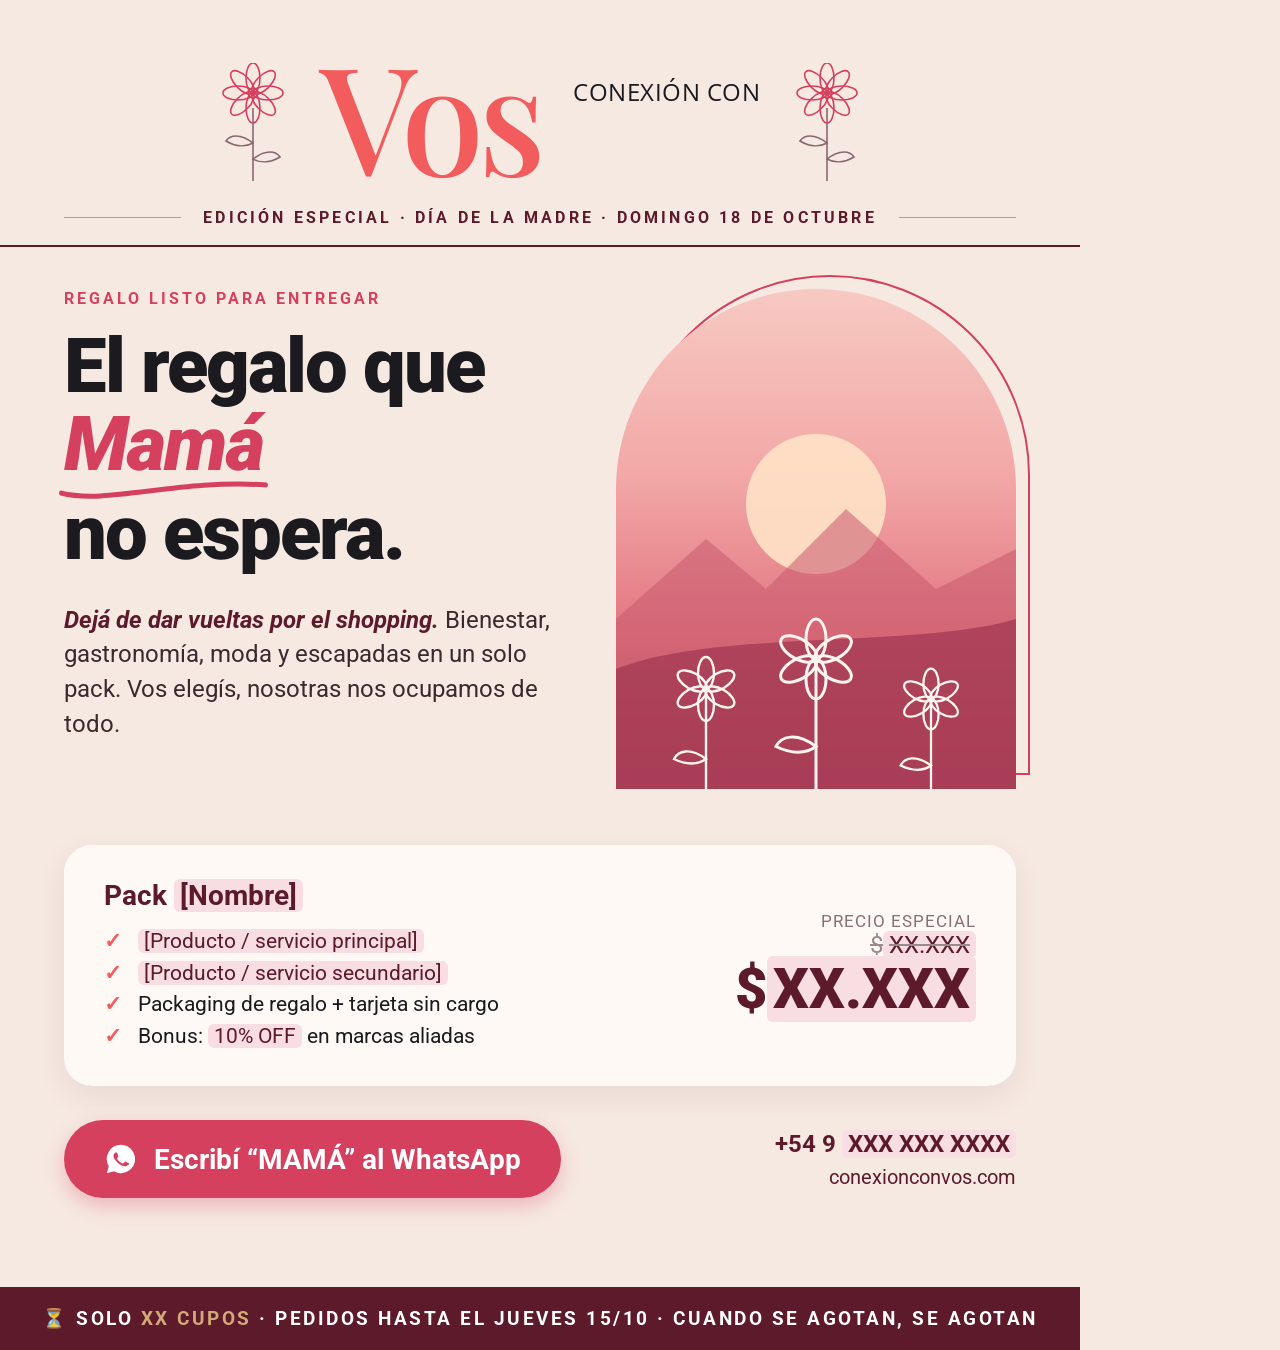
==== flyers/flyer-comercial.html @ d0e0d6eb "Agregar flyers Día de la Madre (emocional y comercial) de Conexión con Vos Co-Authored-By: Claude Op" ====
<!doctype html><html lang="es"><head><meta charset="utf-8"><title>Flyer Comercial</title><link rel="stylesheet" href="flyer.css"></head><body><div class="flyer">
<div class="brand"><svg class="flower" viewBox="0 0 62 120" fill="none" stroke-width="1.6"><g stroke="#D6405F">
<circle cx="31" cy="30" r="5"/><ellipse cx="31" cy="15" rx="7" ry="15" transform="rotate(0 31 30)"/><ellipse cx="31" cy="15" rx="7" ry="15" transform="rotate(45 31 30)"/><ellipse cx="31" cy="15" rx="7" ry="15" transform="rotate(90 31 30)"/><ellipse cx="31" cy="15" rx="7" ry="15" transform="rotate(135 31 30)"/><ellipse cx="31" cy="15" rx="7" ry="15" transform="rotate(180 31 30)"/><ellipse cx="31" cy="15" rx="7" ry="15" transform="rotate(225 31 30)"/><ellipse cx="31" cy="15" rx="7" ry="15" transform="rotate(270 31 30)"/><ellipse cx="31" cy="15" rx="7" ry="15" transform="rotate(315 31 30)"/></g>
<g stroke="#8A6670"><path d="M31 45 V118"/><path d="M31 80 C18 70 8 72 4 78 C14 84 24 84 31 80Z"/><path d="M31 96 C44 86 54 88 58 94 C48 100 38 100 31 96Z"/></g></svg><div class="logo"><span class="v">Vos</span><span class="cc">CONEXIÓN CON</span></div><svg class="flower" viewBox="0 0 62 120" fill="none" stroke-width="1.6"><g stroke="#D6405F">
<circle cx="31" cy="30" r="5"/><ellipse cx="31" cy="15" rx="7" ry="15" transform="rotate(0 31 30)"/><ellipse cx="31" cy="15" rx="7" ry="15" transform="rotate(45 31 30)"/><ellipse cx="31" cy="15" rx="7" ry="15" transform="rotate(90 31 30)"/><ellipse cx="31" cy="15" rx="7" ry="15" transform="rotate(135 31 30)"/><ellipse cx="31" cy="15" rx="7" ry="15" transform="rotate(180 31 30)"/><ellipse cx="31" cy="15" rx="7" ry="15" transform="rotate(225 31 30)"/><ellipse cx="31" cy="15" rx="7" ry="15" transform="rotate(270 31 30)"/><ellipse cx="31" cy="15" rx="7" ry="15" transform="rotate(315 31 30)"/></g>
<g stroke="#8A6670"><path d="M31 45 V118"/><path d="M31 80 C18 70 8 72 4 78 C14 84 24 84 31 80Z"/><path d="M31 96 C44 86 54 88 58 94 C48 100 38 100 31 96Z"/></g></svg></div>
<div class="rule"><span>EDICIÓN ESPECIAL · DÍA DE LA MADRE · DOMINGO 18 DE OCTUBRE</span></div>
<div class="bar"></div>
<div class="hero"><div><div class="kicker">Regalo listo para entregar</div><h1>El regalo que <em>Mamá<svg viewBox="0 0 300 28" preserveAspectRatio="none"><path d="M4 18 C70 30 170 4 296 10" stroke="#D6405F" stroke-width="5" fill="none" stroke-linecap="round"/></svg></em><br>no espera.</h1><p class="lead"><b>Dejá de dar vueltas por el shopping.</b> Bienestar, gastronomía, moda y escapadas en un solo pack. Vos elegís, nosotras nos ocupamos de todo.</p></div>
<div class="arch"><div class="frame"></div><div class="img"><svg viewBox="0 0 400 500" preserveAspectRatio="xMidYMid slice">
<circle cx="200" cy="215" r="70" fill="#FFE3C7" opacity=".9"/>
<path d="M0 330 L90 250 L150 300 L230 220 L320 300 L400 260 V500 H0Z" fill="#C85A6E" opacity=".55"/>
<path d="M0 380 C100 340 300 360 400 330 V500 H0Z" fill="#9E3550" opacity=".7"/>
<g fill="none" stroke="#FFF4EE" stroke-width="2.4"><g transform="translate(90 400) scale(1)"><path d="M0 0 V120"/><ellipse cx="0" cy="-16" rx="8" ry="16" transform="rotate(0)"/><ellipse cx="0" cy="-16" rx="8" ry="16" transform="rotate(60)"/><ellipse cx="0" cy="-16" rx="8" ry="16" transform="rotate(120)"/><ellipse cx="0" cy="-16" rx="8" ry="16" transform="rotate(180)"/><ellipse cx="0" cy="-16" rx="8" ry="16" transform="rotate(240)"/><ellipse cx="0" cy="-16" rx="8" ry="16" transform="rotate(300)"/><path d="M0 70 C-16 58 -28 62 -32 70 C-20 76 -8 76 0 70Z"/></g><g transform="translate(200 370) scale(1.25)"><path d="M0 0 V120"/><ellipse cx="0" cy="-16" rx="8" ry="16" transform="rotate(0)"/><ellipse cx="0" cy="-16" rx="8" ry="16" transform="rotate(60)"/><ellipse cx="0" cy="-16" rx="8" ry="16" transform="rotate(120)"/><ellipse cx="0" cy="-16" rx="8" ry="16" transform="rotate(180)"/><ellipse cx="0" cy="-16" rx="8" ry="16" transform="rotate(240)"/><ellipse cx="0" cy="-16" rx="8" ry="16" transform="rotate(300)"/><path d="M0 70 C-16 58 -28 62 -32 70 C-20 76 -8 76 0 70Z"/></g><g transform="translate(315 410) scale(0.95)"><path d="M0 0 V120"/><ellipse cx="0" cy="-16" rx="8" ry="16" transform="rotate(0)"/><ellipse cx="0" cy="-16" rx="8" ry="16" transform="rotate(60)"/><ellipse cx="0" cy="-16" rx="8" ry="16" transform="rotate(120)"/><ellipse cx="0" cy="-16" rx="8" ry="16" transform="rotate(180)"/><ellipse cx="0" cy="-16" rx="8" ry="16" transform="rotate(240)"/><ellipse cx="0" cy="-16" rx="8" ry="16" transform="rotate(300)"/><path d="M0 70 C-16 58 -28 62 -32 70 C-20 76 -8 76 0 70Z"/></g></g></svg></div></div></div>
<div class="offer"><div><h3>Pack <span class="ph">[Nombre]</span></h3><ul><li><span class="ph">[Producto / servicio principal]</span></li><li><span class="ph">[Producto / servicio secundario]</span></li><li>Packaging de regalo + tarjeta sin cargo</li><li>Bonus: <span class="ph">10% OFF</span> en marcas aliadas</li></ul></div><div class="price"><small>Precio especial</small><s>$<span class="ph">XX.XXX</span></s><strong>$<span class="ph">XX.XXX</span></strong></div></div>
<div class="cta"><span class="btn"><svg viewBox="0 0 24 24" fill="#fff"><path d="M12 2a10 10 0 0 0-8.6 15.1L2 22l5-1.3A10 10 0 1 0 12 2zm5.2 13.9c-.2.6-1.3 1.2-1.8 1.2-.5.1-1 .1-1.7-.1-.4-.1-.9-.3-1.5-.6-2.6-1.1-4.3-3.8-4.5-4-.1-.2-1-1.4-1-2.6s.6-1.8.9-2.1c.2-.2.5-.3.6-.3h.5c.1 0 .4 0 .6.4l.8 2c.1.1.1.3 0 .5l-.3.5-.4.4c-.1.1-.3.3-.1.6.2.3.7 1.2 1.6 1.9 1.1 1 2 1.3 2.3 1.4.3.1.5.1.6-.1l.9-1c.2-.3.4-.2.6-.1l1.9.9c.3.1.5.2.5.3.1.2.1.7-.1 1.2z"/></svg>Escribí “MAMÁ” al WhatsApp</span><div class="contact"><b>+54 9 <span class="ph">XXX XXX XXXX</span></b><br>conexionconvos.com</div></div>
<div class="strip">⏳ Solo <i>XX cupos</i> · Pedidos hasta el jueves 15/10 · Cuando se agotan, se agotan</div></div></body></html>
---- flyers/flyer.css ----
@import url('https://fonts.googleapis.com/css2?family=Roboto:ital,wght@0,400;0,500;0,700;0,900;1,700;1,900&family=Playfair+Display:wght@500;600&family=Open+Sans:wght@400;600&display=swap');
:root{--bg:#F6E9E2;--ink:#1A1A1F;--rasp:#D6405F;--coral:#F25C5C;--wine:#5C1A2B;--gold:#D4A97A;--card:#FFF9F6}
*{box-sizing:border-box;margin:0;padding:0}
html,body{width:1080px;height:1350px;background:var(--bg);overflow:hidden}
body{font-family:'Roboto',sans-serif;color:var(--ink);position:relative}
.flyer{position:absolute;inset:0;padding:48px 64px}
/* header */
.brand{display:flex;justify-content:center;align-items:center;gap:36px;height:150px}
.brand svg.flower{width:62px;height:120px}
.logo{position:relative;width:440px;height:140px}
.logo .v{font-family:'Playfair Display',serif;font-weight:500;color:var(--coral);font-size:150px;line-height:1;position:absolute;left:0;top:-14px;letter-spacing:-6px}
.logo .cc{font-family:'Open Sans',sans-serif;color:var(--ink);font-size:24px;position:absolute;right:0;top:22px;letter-spacing:.5px}
.rule{display:flex;align-items:center;gap:22px;margin:10px 0 0}
.rule::before,.rule::after{content:"";flex:1;height:1px;background:#C9909A}
.rule span{font-weight:700;font-size:16px;letter-spacing:3.2px;color:var(--wine);white-space:nowrap}
.bar{height:2px;background:var(--wine);margin:18px -64px 0}
/* hero */
.hero{display:grid;grid-template-columns:1fr 400px;gap:32px;margin-top:42px}
.kicker{font-weight:700;font-size:16px;letter-spacing:3px;color:var(--rasp);text-transform:uppercase}
h1{font-weight:900;font-size:76px;line-height:1.02;letter-spacing:-2px;margin-top:20px}
h1 em{display:inline-block;font-style:italic;color:var(--rasp);position:relative;padding-bottom:12px}
h1 em svg{position:absolute;left:-6px;bottom:-8px;width:calc(100% + 12px);height:28px}
.lead{font-size:24px;line-height:1.45;margin-top:30px;color:#3a2a2e}
.lead b{font-style:italic;color:var(--wine)}
.arch{position:relative;height:500px}
.arch .frame{position:absolute;inset:-14px -14px 14px 14px;border:2px solid var(--rasp);border-radius:200px 200px 0 0}
.arch .img{position:absolute;inset:0;border-radius:200px 200px 0 0;overflow:hidden;background:linear-gradient(180deg,#F7C9C2 0%,#F2A7A6 38%,#E2747F 70%,#B9445E 100%)}
.arch .img svg{position:absolute;inset:0;width:100%;height:100%}
/* offer */
.offer{background:var(--card);border-radius:28px;padding:34px 40px;margin-top:56px;box-shadow:0 10px 30px rgba(92,26,43,.08);display:grid;grid-template-columns:1fr auto;gap:28px;align-items:center}
.offer h3{font-size:28px;font-weight:700;color:var(--wine)}
.offer ul{list-style:none;margin-top:14px}
.offer li{font-size:21px;line-height:1.5;padding-left:34px;position:relative}
.offer li::before{content:"✓";position:absolute;left:0;color:var(--coral);font-weight:900}
.price{text-align:right}
.price small{display:block;font-size:17px;color:#8a6f74;letter-spacing:1px;text-transform:uppercase}
.price s{font-size:24px;color:#9b8a8d}
.price strong{display:block;font-size:56px;font-weight:900;color:var(--wine);line-height:1.1}
.ph{background:#F8DDE2;border-radius:6px;padding:0 6px;color:var(--wine)}
/* cta */
.cta{display:flex;align-items:center;justify-content:space-between;margin-top:34px}
.btn{display:inline-flex;align-items:center;gap:16px;background:var(--rasp);color:#fff;font-weight:700;font-size:28px;padding:22px 40px;border-radius:999px;box-shadow:0 8px 20px rgba(214,64,95,.3)}
.btn svg{width:34px;height:34px}
.contact{text-align:right;font-size:20px;color:var(--wine);line-height:1.5}
.contact b{font-size:24px}
.strip{position:absolute;left:0;right:0;bottom:0;background:var(--wine);color:#fff;text-align:center;font-weight:700;letter-spacing:2.5px;font-size:19px;padding:20px;text-transform:uppercase}
.strip i{color:var(--gold);font-style:normal}
.foot{margin-top:48px;text-align:center;font-style:italic;font-size:20px;color:var(--wine)}
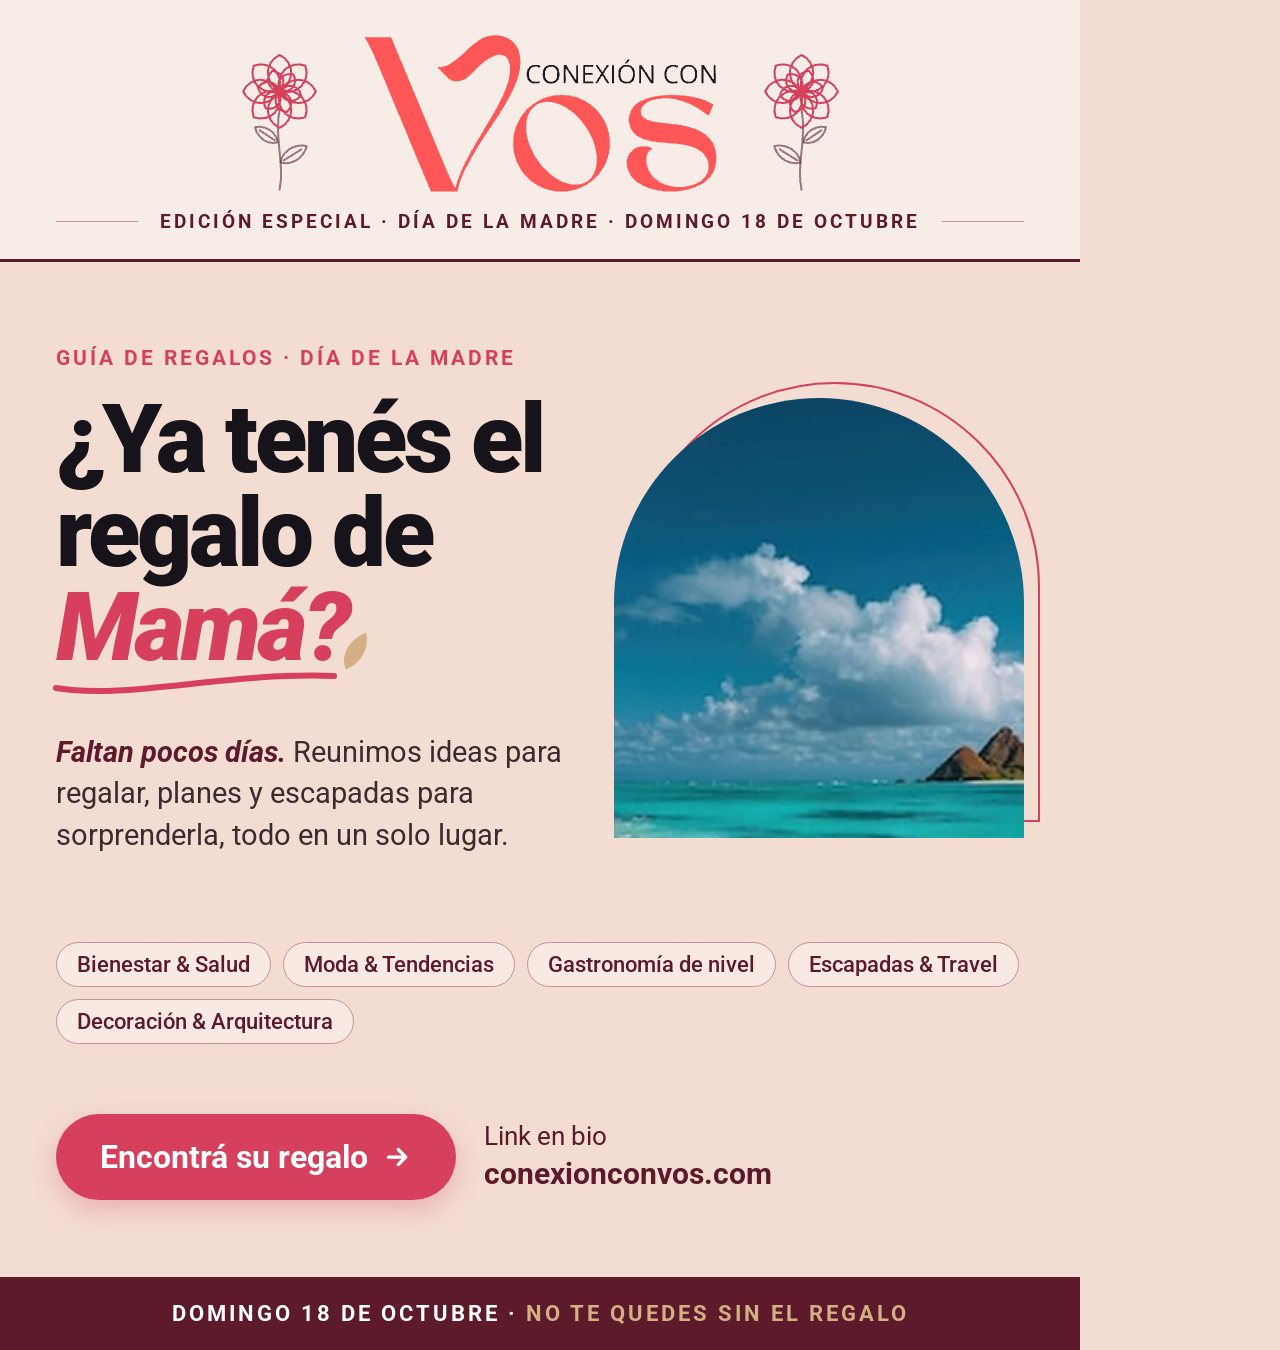
==== commit 45355f4e: "Rediseñar flyers Día de la Madre siguiendo la web de Conexión con Vos Logo y foto reales, paleta de " ====
--- a/flyers/flyer-comercial.html
+++ b/flyers/flyer-comercial.html
@@ -1,17 +1,6 @@
-<!doctype html><html lang="es"><head><meta charset="utf-8"><title>Flyer Comercial</title><link rel="stylesheet" href="flyer.css"></head><body><div class="flyer">
-<div class="brand"><svg class="flower" viewBox="0 0 62 120" fill="none" stroke-width="1.6"><g stroke="#D6405F">
-<circle cx="31" cy="30" r="5"/><ellipse cx="31" cy="15" rx="7" ry="15" transform="rotate(0 31 30)"/><ellipse cx="31" cy="15" rx="7" ry="15" transform="rotate(45 31 30)"/><ellipse cx="31" cy="15" rx="7" ry="15" transform="rotate(90 31 30)"/><ellipse cx="31" cy="15" rx="7" ry="15" transform="rotate(135 31 30)"/><ellipse cx="31" cy="15" rx="7" ry="15" transform="rotate(180 31 30)"/><ellipse cx="31" cy="15" rx="7" ry="15" transform="rotate(225 31 30)"/><ellipse cx="31" cy="15" rx="7" ry="15" transform="rotate(270 31 30)"/><ellipse cx="31" cy="15" rx="7" ry="15" transform="rotate(315 31 30)"/></g>
-<g stroke="#8A6670"><path d="M31 45 V118"/><path d="M31 80 C18 70 8 72 4 78 C14 84 24 84 31 80Z"/><path d="M31 96 C44 86 54 88 58 94 C48 100 38 100 31 96Z"/></g></svg><div class="logo"><span class="v">Vos</span><span class="cc">CONEXIÓN CON</span></div><svg class="flower" viewBox="0 0 62 120" fill="none" stroke-width="1.6"><g stroke="#D6405F">
-<circle cx="31" cy="30" r="5"/><ellipse cx="31" cy="15" rx="7" ry="15" transform="rotate(0 31 30)"/><ellipse cx="31" cy="15" rx="7" ry="15" transform="rotate(45 31 30)"/><ellipse cx="31" cy="15" rx="7" ry="15" transform="rotate(90 31 30)"/><ellipse cx="31" cy="15" rx="7" ry="15" transform="rotate(135 31 30)"/><ellipse cx="31" cy="15" rx="7" ry="15" transform="rotate(180 31 30)"/><ellipse cx="31" cy="15" rx="7" ry="15" transform="rotate(225 31 30)"/><ellipse cx="31" cy="15" rx="7" ry="15" transform="rotate(270 31 30)"/><ellipse cx="31" cy="15" rx="7" ry="15" transform="rotate(315 31 30)"/></g>
-<g stroke="#8A6670"><path d="M31 45 V118"/><path d="M31 80 C18 70 8 72 4 78 C14 84 24 84 31 80Z"/><path d="M31 96 C44 86 54 88 58 94 C48 100 38 100 31 96Z"/></g></svg></div>
-<div class="rule"><span>EDICIÓN ESPECIAL · DÍA DE LA MADRE · DOMINGO 18 DE OCTUBRE</span></div>
-<div class="bar"></div>
-<div class="hero"><div><div class="kicker">Regalo listo para entregar</div><h1>El regalo que <em>Mamá<svg viewBox="0 0 300 28" preserveAspectRatio="none"><path d="M4 18 C70 30 170 4 296 10" stroke="#D6405F" stroke-width="5" fill="none" stroke-linecap="round"/></svg></em><br>no espera.</h1><p class="lead"><b>Dejá de dar vueltas por el shopping.</b> Bienestar, gastronomía, moda y escapadas en un solo pack. Vos elegís, nosotras nos ocupamos de todo.</p></div>
-<div class="arch"><div class="frame"></div><div class="img"><svg viewBox="0 0 400 500" preserveAspectRatio="xMidYMid slice">
-<circle cx="200" cy="215" r="70" fill="#FFE3C7" opacity=".9"/>
-<path d="M0 330 L90 250 L150 300 L230 220 L320 300 L400 260 V500 H0Z" fill="#C85A6E" opacity=".55"/>
-<path d="M0 380 C100 340 300 360 400 330 V500 H0Z" fill="#9E3550" opacity=".7"/>
-<g fill="none" stroke="#FFF4EE" stroke-width="2.4"><g transform="translate(90 400) scale(1)"><path d="M0 0 V120"/><ellipse cx="0" cy="-16" rx="8" ry="16" transform="rotate(0)"/><ellipse cx="0" cy="-16" rx="8" ry="16" transform="rotate(60)"/><ellipse cx="0" cy="-16" rx="8" ry="16" transform="rotate(120)"/><ellipse cx="0" cy="-16" rx="8" ry="16" transform="rotate(180)"/><ellipse cx="0" cy="-16" rx="8" ry="16" transform="rotate(240)"/><ellipse cx="0" cy="-16" rx="8" ry="16" transform="rotate(300)"/><path d="M0 70 C-16 58 -28 62 -32 70 C-20 76 -8 76 0 70Z"/></g><g transform="translate(200 370) scale(1.25)"><path d="M0 0 V120"/><ellipse cx="0" cy="-16" rx="8" ry="16" transform="rotate(0)"/><ellipse cx="0" cy="-16" rx="8" ry="16" transform="rotate(60)"/><ellipse cx="0" cy="-16" rx="8" ry="16" transform="rotate(120)"/><ellipse cx="0" cy="-16" rx="8" ry="16" transform="rotate(180)"/><ellipse cx="0" cy="-16" rx="8" ry="16" transform="rotate(240)"/><ellipse cx="0" cy="-16" rx="8" ry="16" transform="rotate(300)"/><path d="M0 70 C-16 58 -28 62 -32 70 C-20 76 -8 76 0 70Z"/></g><g transform="translate(315 410) scale(0.95)"><path d="M0 0 V120"/><ellipse cx="0" cy="-16" rx="8" ry="16" transform="rotate(0)"/><ellipse cx="0" cy="-16" rx="8" ry="16" transform="rotate(60)"/><ellipse cx="0" cy="-16" rx="8" ry="16" transform="rotate(120)"/><ellipse cx="0" cy="-16" rx="8" ry="16" transform="rotate(180)"/><ellipse cx="0" cy="-16" rx="8" ry="16" transform="rotate(240)"/><ellipse cx="0" cy="-16" rx="8" ry="16" transform="rotate(300)"/><path d="M0 70 C-16 58 -28 62 -32 70 C-20 76 -8 76 0 70Z"/></g></g></svg></div></div></div>
-<div class="offer"><div><h3>Pack <span class="ph">[Nombre]</span></h3><ul><li><span class="ph">[Producto / servicio principal]</span></li><li><span class="ph">[Producto / servicio secundario]</span></li><li>Packaging de regalo + tarjeta sin cargo</li><li>Bonus: <span class="ph">10% OFF</span> en marcas aliadas</li></ul></div><div class="price"><small>Precio especial</small><s>$<span class="ph">XX.XXX</span></s><strong>$<span class="ph">XX.XXX</span></strong></div></div>
-<div class="cta"><span class="btn"><svg viewBox="0 0 24 24" fill="#fff"><path d="M12 2a10 10 0 0 0-8.6 15.1L2 22l5-1.3A10 10 0 1 0 12 2zm5.2 13.9c-.2.6-1.3 1.2-1.8 1.2-.5.1-1 .1-1.7-.1-.4-.1-.9-.3-1.5-.6-2.6-1.1-4.3-3.8-4.5-4-.1-.2-1-1.4-1-2.6s.6-1.8.9-2.1c.2-.2.5-.3.6-.3h.5c.1 0 .4 0 .6.4l.8 2c.1.1.1.3 0 .5l-.3.5-.4.4c-.1.1-.3.3-.1.6.2.3.7 1.2 1.6 1.9 1.1 1 2 1.3 2.3 1.4.3.1.5.1.6-.1l.9-1c.2-.3.4-.2.6-.1l1.9.9c.3.1.5.2.5.3.1.2.1.7-.1 1.2z"/></svg>Escribí “MAMÁ” al WhatsApp</span><div class="contact"><b>+54 9 <span class="ph">XXX XXX XXXX</span></b><br>conexionconvos.com</div></div>
-<div class="strip">⏳ Solo <i>XX cupos</i> · Pedidos hasta el jueves 15/10 · Cuando se agotan, se agotan</div></div></body></html>+<!doctype html><html lang="es"><head><meta charset="utf-8"><title>Flyer Comercial</title><link rel="stylesheet" href="flyer.css"></head><body>
+<header><img class="logo" src="assets/logo.png" alt="Conexión con Vos"><div class="rule"><span>EDICIÓN ESPECIAL · DÍA DE LA MADRE · DOMINGO 18 DE OCTUBRE</span></div></header>
+<main><div class="kicker">Guía de regalos · Día de la Madre</div>
+<div class="hero"><div><h1 class="q">¿Ya tenés el regalo de <em>Mamá?<svg class="swash" viewBox="0 0 300 30" preserveAspectRatio="none"><path d="M4 20 C80 32 180 4 296 8" stroke="#D6405C" stroke-width="6" fill="none" stroke-linecap="round"/></svg><svg class="petal" style="right:-30px;bottom:18px;transform:rotate(-30deg)" viewBox="0 0 44 30"><path d="M4 26 C6 10 22 2 40 4 C36 18 22 28 4 26Z" fill="#D3AF84"/></svg></em></h1><p class="lead"><b>Faltan pocos días.</b> Reunimos ideas para regalar, planes y escapadas para sorprenderla, todo en un solo lugar.</p></div><div class="arch"><div class="frame"></div><img src="assets/foto-arco.png" alt=""></div></div>
+<div class="chips"><span>Bienestar &amp; Salud</span><span>Moda &amp; Tendencias</span><span>Gastronomía de nivel</span><span>Escapadas &amp; Travel</span><span>Decoración &amp; Arquitectura</span></div>
+<div class="cta"><span class="btn">Encontrá su regalo<svg width="30" height="30" viewBox="0 0 24 24" fill="none" stroke="#fff" stroke-width="2.6" stroke-linecap="round" stroke-linejoin="round"><path d="M5 12h14M13 6l6 6-6 6"/></svg></span><div class="url">Link en bio<b>conexionconvos.com</b></div></div></main><div class="strip">Domingo 18 de octubre · <i>No te quedes sin el regalo</i></div></body></html>
--- a/flyers/flyer.css
+++ b/flyers/flyer.css
@@ -1,48 +1,31 @@
-@import url('https://fonts.googleapis.com/css2?family=Roboto:ital,wght@0,400;0,500;0,700;0,900;1,700;1,900&family=Playfair+Display:wght@500;600&family=Open+Sans:wght@400;600&display=swap');
-:root{--bg:#F6E9E2;--ink:#1A1A1F;--rasp:#D6405F;--coral:#F25C5C;--wine:#5C1A2B;--gold:#D4A97A;--card:#FFF9F6}
+@import url('https://fonts.googleapis.com/css2?family=Roboto:ital,wght@0,400;0,500;0,700;0,900;1,700;1,900&display=swap');
+:root{--head:#F8EDE6;--hero:#F3DCD2;--ink:#16141A;--rasp:#D6405C;--coral:#FF5757;--wine:#5C1A2B;--gold:#D3AF84;--line:#C9909A}
 *{box-sizing:border-box;margin:0;padding:0}
-html,body{width:1080px;height:1350px;background:var(--bg);overflow:hidden}
+html,body{width:1080px;height:1350px;overflow:hidden;background:var(--hero)}
 body{font-family:'Roboto',sans-serif;color:var(--ink);position:relative}
-.flyer{position:absolute;inset:0;padding:48px 64px}
-/* header */
-.brand{display:flex;justify-content:center;align-items:center;gap:36px;height:150px}
-.brand svg.flower{width:62px;height:120px}
-.logo{position:relative;width:440px;height:140px}
-.logo .v{font-family:'Playfair Display',serif;font-weight:500;color:var(--coral);font-size:150px;line-height:1;position:absolute;left:0;top:-14px;letter-spacing:-6px}
-.logo .cc{font-family:'Open Sans',sans-serif;color:var(--ink);font-size:24px;position:absolute;right:0;top:22px;letter-spacing:.5px}
-.rule{display:flex;align-items:center;gap:22px;margin:10px 0 0}
-.rule::before,.rule::after{content:"";flex:1;height:1px;background:#C9909A}
-.rule span{font-weight:700;font-size:16px;letter-spacing:3.2px;color:var(--wine);white-space:nowrap}
-.bar{height:2px;background:var(--wine);margin:18px -64px 0}
-/* hero */
-.hero{display:grid;grid-template-columns:1fr 400px;gap:32px;margin-top:42px}
-.kicker{font-weight:700;font-size:16px;letter-spacing:3px;color:var(--rasp);text-transform:uppercase}
-h1{font-weight:900;font-size:76px;line-height:1.02;letter-spacing:-2px;margin-top:20px}
-h1 em{display:inline-block;font-style:italic;color:var(--rasp);position:relative;padding-bottom:12px}
-h1 em svg{position:absolute;left:-6px;bottom:-8px;width:calc(100% + 12px);height:28px}
-.lead{font-size:24px;line-height:1.45;margin-top:30px;color:#3a2a2e}
+header{background:var(--head);padding:34px 56px 0;border-bottom:3px solid var(--wine)}
+.logo{display:block;margin:0 auto;width:620px}
+.rule{display:flex;align-items:center;gap:22px;padding:14px 0 26px}
+.rule::before,.rule::after{content:"";flex:1;height:1px;background:var(--line)}
+.rule span{font-weight:700;font-size:19px;letter-spacing:3px;color:var(--wine);white-space:nowrap}
+main{padding:84px 56px 0}
+.kicker{font-weight:700;font-size:21px;letter-spacing:3px;color:var(--rasp);text-transform:uppercase}
+.hero{display:grid;grid-template-columns:1fr 410px;gap:24px;align-items:start;margin-top:22px}
+h1{font-weight:900;font-size:118px;line-height:.98;letter-spacing:-4px}
+h1.q{font-size:96px;letter-spacing:-3px}
+h1 em{position:relative;display:inline-block;font-style:italic;color:var(--rasp);padding-bottom:10px}
+h1 em .swash{position:absolute;left:-4px;bottom:-14px;width:calc(100% - 6px);height:30px}
+h1 .petal{position:absolute;width:44px;height:30px}
+.arch{position:relative;width:410px;height:440px;margin-top:6px}
+.arch .frame{position:absolute;inset:-16px -16px 16px 16px;border:2px solid var(--rasp);border-radius:205px 205px 0 0}
+.arch img{position:absolute;inset:0;width:100%;height:100%;object-fit:cover;border-radius:205px 205px 0 0}
+.lead{font-size:29px;line-height:1.42;color:#3B2A2F;margin-top:48px}
 .lead b{font-style:italic;color:var(--wine)}
-.arch{position:relative;height:500px}
-.arch .frame{position:absolute;inset:-14px -14px 14px 14px;border:2px solid var(--rasp);border-radius:200px 200px 0 0}
-.arch .img{position:absolute;inset:0;border-radius:200px 200px 0 0;overflow:hidden;background:linear-gradient(180deg,#F7C9C2 0%,#F2A7A6 38%,#E2747F 70%,#B9445E 100%)}
-.arch .img svg{position:absolute;inset:0;width:100%;height:100%}
-/* offer */
-.offer{background:var(--card);border-radius:28px;padding:34px 40px;margin-top:56px;box-shadow:0 10px 30px rgba(92,26,43,.08);display:grid;grid-template-columns:1fr auto;gap:28px;align-items:center}
-.offer h3{font-size:28px;font-weight:700;color:var(--wine)}
-.offer ul{list-style:none;margin-top:14px}
-.offer li{font-size:21px;line-height:1.5;padding-left:34px;position:relative}
-.offer li::before{content:"✓";position:absolute;left:0;color:var(--coral);font-weight:900}
-.price{text-align:right}
-.price small{display:block;font-size:17px;color:#8a6f74;letter-spacing:1px;text-transform:uppercase}
-.price s{font-size:24px;color:#9b8a8d}
-.price strong{display:block;font-size:56px;font-weight:900;color:var(--wine);line-height:1.1}
-.ph{background:#F8DDE2;border-radius:6px;padding:0 6px;color:var(--wine)}
-/* cta */
-.cta{display:flex;align-items:center;justify-content:space-between;margin-top:34px}
-.btn{display:inline-flex;align-items:center;gap:16px;background:var(--rasp);color:#fff;font-weight:700;font-size:28px;padding:22px 40px;border-radius:999px;box-shadow:0 8px 20px rgba(214,64,95,.3)}
-.btn svg{width:34px;height:34px}
-.contact{text-align:right;font-size:20px;color:var(--wine);line-height:1.5}
-.contact b{font-size:24px}
-.strip{position:absolute;left:0;right:0;bottom:0;background:var(--wine);color:#fff;text-align:center;font-weight:700;letter-spacing:2.5px;font-size:19px;padding:20px;text-transform:uppercase}
+.chips{display:flex;flex-wrap:wrap;gap:12px;margin-top:86px}
+.chips span{font-weight:500;font-size:22px;color:var(--wine);border:1.5px solid var(--line);border-radius:999px;padding:9px 20px;background:rgba(255,255,255,.35)}
+.cta{display:flex;align-items:center;gap:28px;margin-top:70px}
+.btn{display:inline-flex;align-items:center;gap:14px;background:var(--rasp);color:#fff;font-weight:700;font-size:32px;padding:24px 44px;border-radius:999px;box-shadow:0 10px 24px rgba(214,64,92,.28)}
+.url{font-size:26px;color:var(--wine);line-height:1.35}
+.url b{display:block;font-size:30px}
+.strip{position:absolute;left:0;right:0;bottom:0;background:var(--wine);color:#fff;text-align:center;font-weight:700;letter-spacing:3px;font-size:22px;padding:24px;text-transform:uppercase}
 .strip i{color:var(--gold);font-style:normal}
-.foot{margin-top:48px;text-align:center;font-style:italic;font-size:20px;color:var(--wine)}
